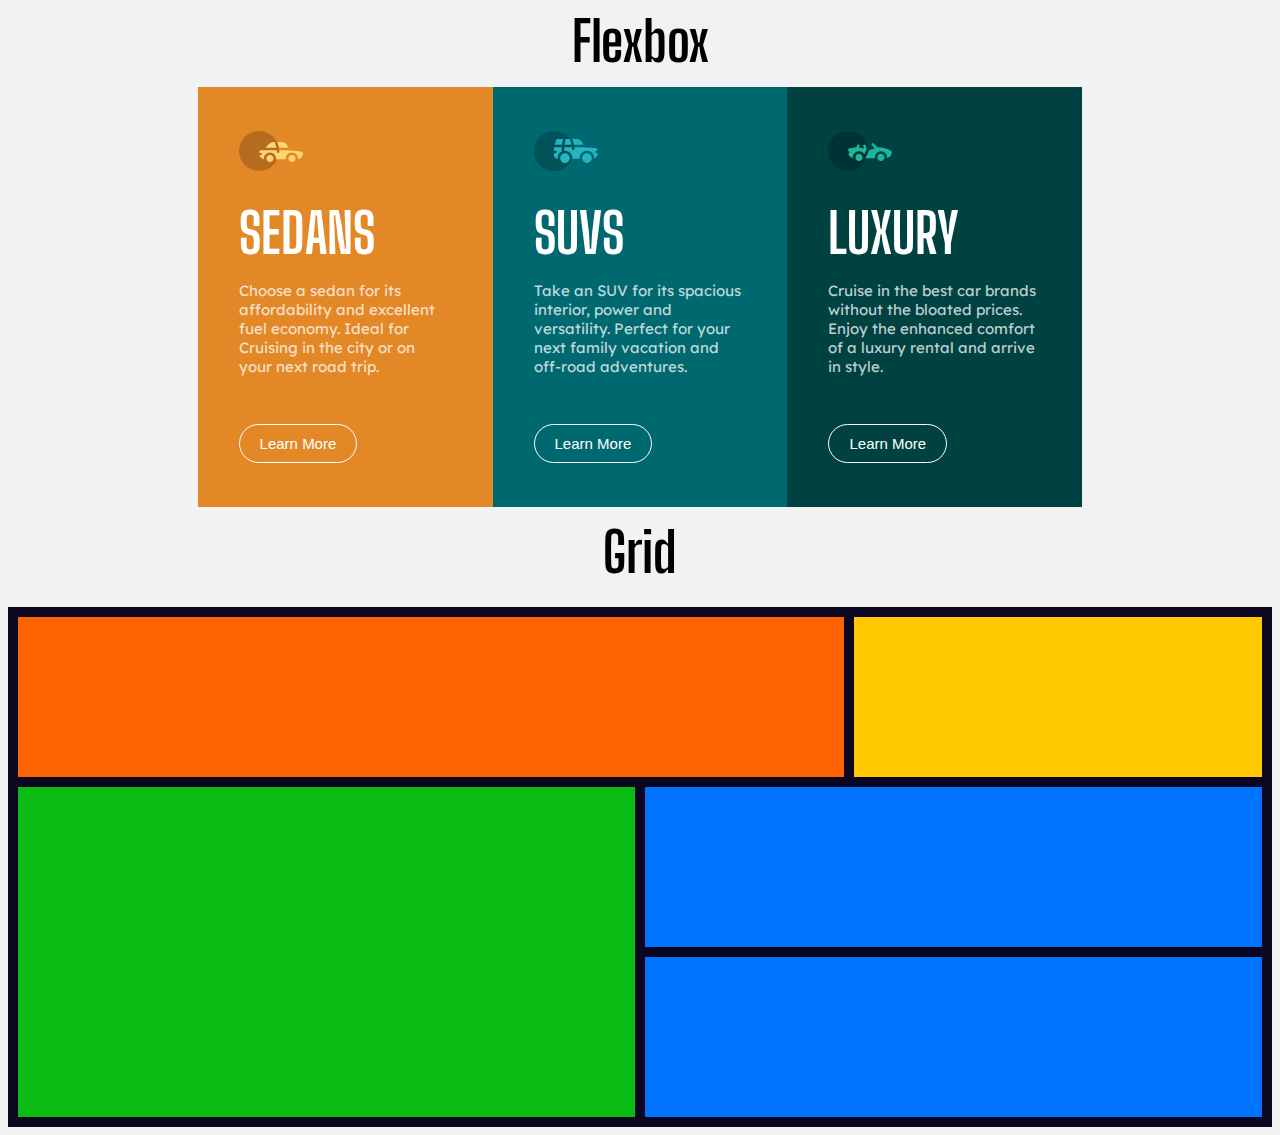
==== index.html @ 0df71898 "host" ====
<!DOCTYPE html>
<html lang="en">
<head>
    <meta charset="UTF-8">
    <meta http-equiv="X-UA-Compatible" content="IE=edge">
    <meta name="viewport" content="width=device-width, initial-scale=1.0">
    <title>CSS Flexbox & grid</title>
    <link rel="stylesheet" href="style.css">
<link href="https://fonts.googleapis.com/css2?family=Big+Shoulders+Display:wght@700&family=Lexend+Deca:wght@200&display=swap" rel="stylesheet">
<link href="https://fonts.googleapis.com/css2?family=Big+Shoulders+Display:wght@700&family=Lexend+Deca:wght@200;400&display=swap" rel="stylesheet">
      <link rel="icon" type="image/x-icon" href="svg/favicon-32x32.png">
      <link rel="stylesheet" href="/grid.css">

  </head>
<body>
  <header class="head">Flexbox</header>
    <div class="flex-container">
  <div class="flex-item-orange">
    <div class="flex-item left">
      <img src="svg/icon-sedans.svg" alt="sedans">
    </div>
    <header>SEDANS</header>
    <p>
      Choose a sedan for its affordability and excellent fuel economy. Ideal for Cruising in the city or on your next road trip.
    </p>
    <button>Learn More</button>
  </div>
  <!-- /// -->
  <div class="flex-item-Dark-cyan">    <div class="flex-item left">
        

      <img src="svg/icon-suvs.svg" alt="suvs">
    </div>
    <header>SUVS</header>
    <p>
Take an SUV for its spacious interior, power and versatility. Perfect for your next family vacation and off-road adventures.    </p>
    <button>Learn More</button></div>
      <!-- /// -->

    <div class="flex-item-Very-dark-cyan">   <div class="flex-item left">
      <img src="svg/icon-luxury.svg" alt="luxury">

        


    </div>
    <header>LUXURY</header>
    <p>
Cruise in the best car brands without the bloated prices. Enjoy the enhanced comfort of a luxury rental and arrive in style.    </p>
    <button>Learn More</button></div>

</div>

<!-- gird -->
  <header class="head">Grid</header>
<div class="mygrid">
  <div class="grid-container">
  <div class="item1"></div>
  <div class="item2"></div>
  <div class="item3"></div>  
  <div class="item4"></div>
  <div class="item5"></div>
</div>
</div>
<!-- gird -->

</body>
</html>
---- style.css ----
* {
    box-sizing: border-box;
}
body{
    font-size: 15px;
    background-color: hsl(0, 0%, 95%);
}

header.head{
    text-align: center;
    color: black;
}
.flex-container {
    display: flex;
    flex-direction: row;
    font-size: 30px;
    width: 70%;
    margin-left: auto;
    margin-right: auto;
    margin-bottom: 1%;
    margin-top: 1%;
}


.flex-item-orange {
    background-color: hsl(31, 77%, 52%);
    padding: 44px 41px 44px 41px;
    flex: 50%;
}

.flex-item-Dark-cyan {
    background-color: hsl(184, 100%, 22%);
    padding: 44px 41px 44px 41px;    flex: 50%;
}

.flex-item-Very-dark-cyan {
    background-color: hsl(179, 100%, 13%);
    padding: 44px 41px 44px 41px;    flex: 50%;
}

@media (max-width: 800px) {
    .flex-container {
        flex-direction: column;
        width: 375px;
    }
}


 button{
    background-color: transparent;
    box-shadow: none;
    border-radius: 22px;
    font-size: 15px;
    color: white;
        padding: 10px 20px;
        border: 1px solid white;
        margin-top: 33px;
}


.left img{
padding-right: 100%;
padding-bottom: 22px;}

p{ 
    font-family: 'Lexend Deca', sans-serif;
    text-align: left;
    font-size: 15px;
    color: hsla(0, 0%, 100%, 0.75);
}

header{
    font-family: 'Big Shoulders Display';
font-size: 55px;
font-weight: 700;
text-align: left;
color: rgb(255, 255, 255);
}
---- grid.css ----
.mygrid{
    background-color: #0c0720;
    margin-top: 22px;
}

.item1 {
    grid-area: orange;
    background-color: rgb(255, 98, 0) !important;
}

.item2 {
    grid-area: green;
        background-color: rgb(10, 187, 19) !important;}



.item3 {
    grid-area: main;
        background-color: rgb(0, 115, 255) !important;
}

.item4 {
    grid-area: blue;
            background-color: rgb(255, 200, 0) !important;
}

.item5 {
    grid-area: light;
            background-color: rgb(0, 115, 255) !important;
}

.grid-container {
    display: grid;
    grid-template-areas:
        'orange orange orange orange blue blue'
        'green green green main main main'
        'green green green light light light';
    gap: 10px;
    background-color: #0c0720;
        padding: 10px;
}

.grid-container>div {
    background-color: rgba(255, 255, 255, 0.8);
    text-align: center;
    padding: 80px 0;
    font-size: 30px;
}
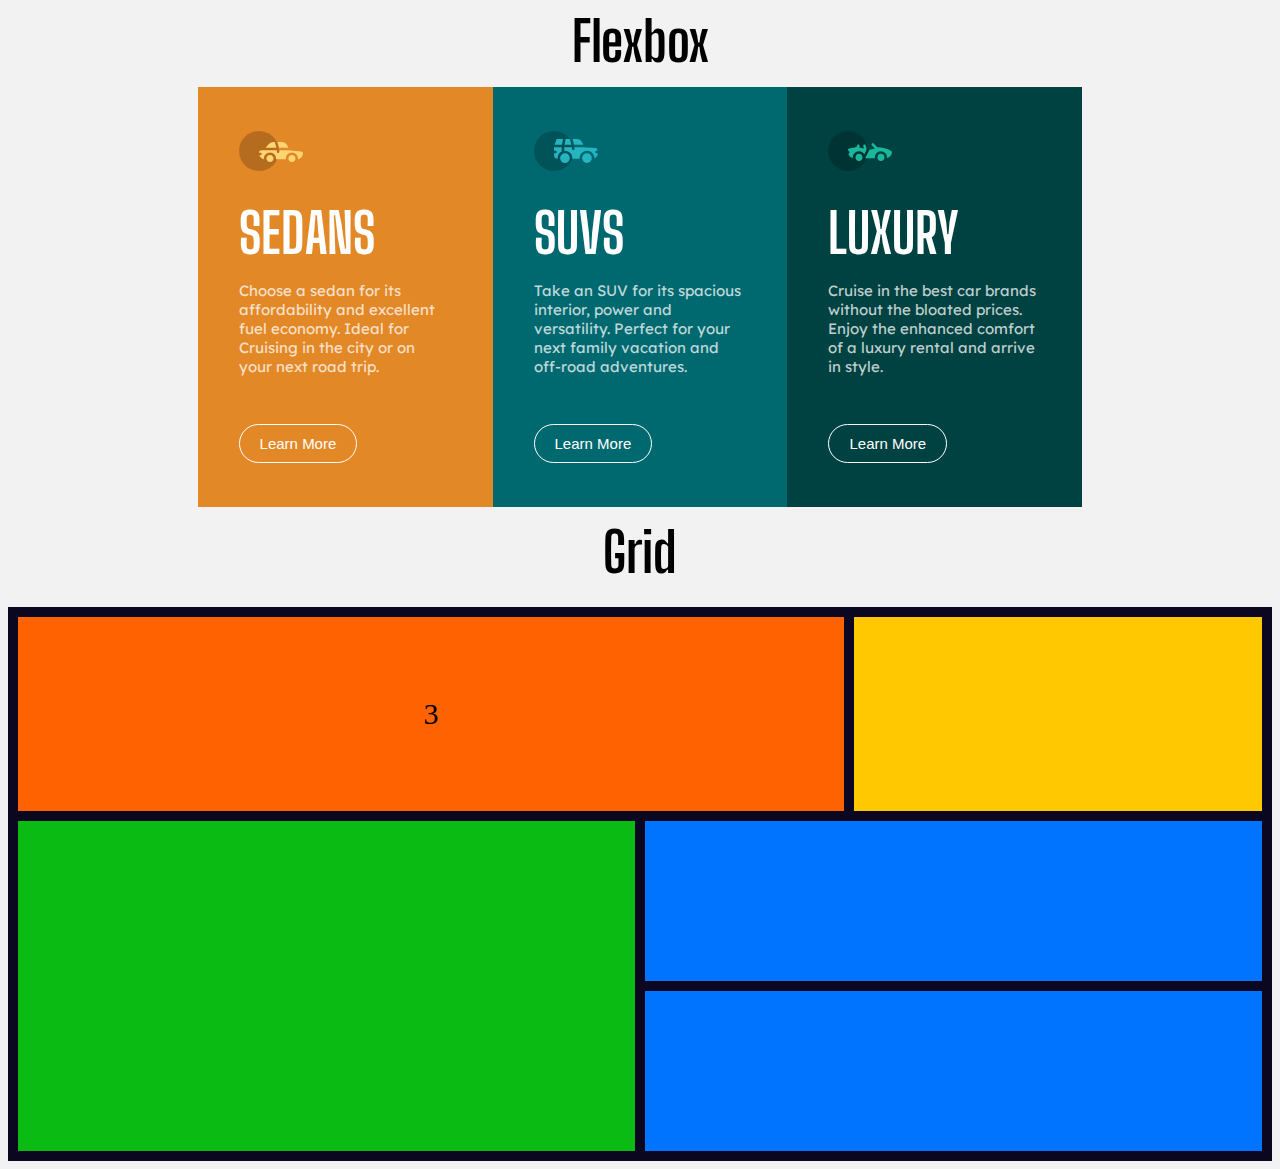
==== commit 3b54629d: "changes" ====
--- a/index.html
+++ b/index.html
@@ -55,7 +55,7 @@
   <header class="head">Grid</header>
 <div class="mygrid">
   <div class="grid-container">
-  <div class="item1"></div>
+  <div class="item1">3</div>
   <div class="item2"></div>
   <div class="item3"></div>  
   <div class="item4"></div>
--- a/style.css
+++ b/style.css
@@ -80,3 +80,54 @@
 }
 
 
+/* grid */
+
+.mygrid {
+    background-color: #0c0720;
+    margin-top: 22px;
+}
+
+.item1 {
+    grid-area: orange;
+    background-color: rgb(255, 98, 0) !important;
+}
+
+.item2 {
+    grid-area: green;
+    background-color: rgb(10, 187, 19) !important;
+}
+
+
+
+.item3 {
+    grid-area: main;
+    background-color: rgb(0, 115, 255) !important;
+}
+
+.item4 {
+    grid-area: blue;
+    background-color: rgb(255, 200, 0) !important;
+}
+
+.item5 {
+    grid-area: light;
+    background-color: rgb(0, 115, 255) !important;
+}
+
+.grid-container {
+    display: grid;
+    grid-template-areas:
+        'orange orange orange orange blue blue'
+        'green green green main main main'
+        'green green green light light light';
+    gap: 10px;
+    background-color: #0c0720;
+    padding: 10px;
+}
+
+.grid-container>div {
+    background-color: rgba(255, 255, 255, 0.8);
+    text-align: center;
+    padding: 80px 0;
+    font-size: 30px;
+}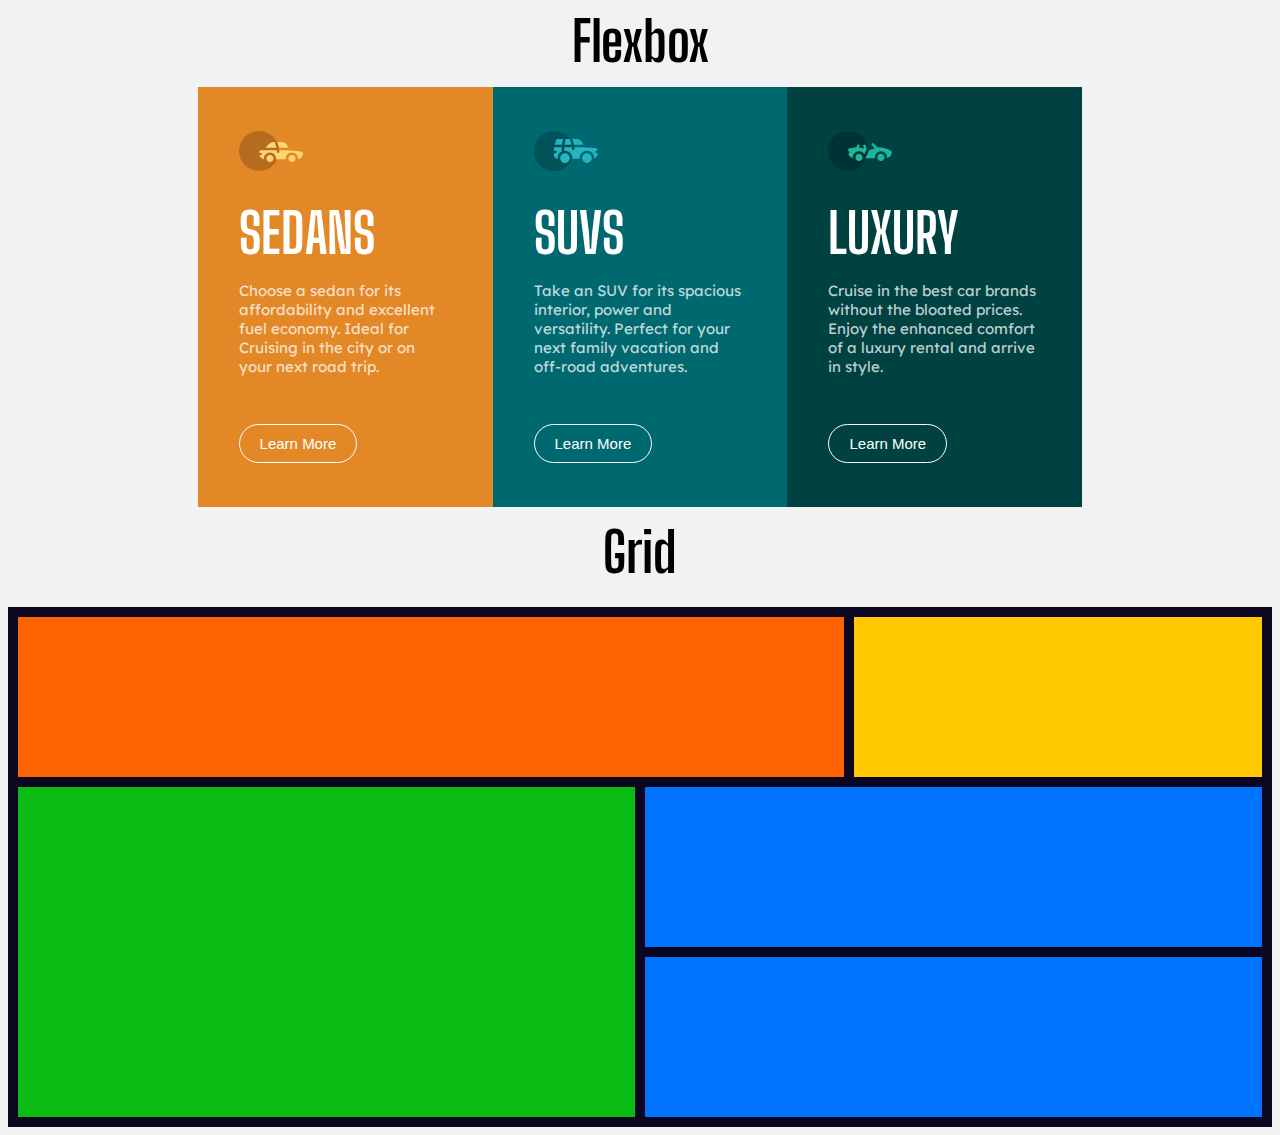
==== commit 3a325535: "host" ====
--- a/index.html
+++ b/index.html
@@ -55,7 +55,7 @@
   <header class="head">Grid</header>
 <div class="mygrid">
   <div class="grid-container">
-  <div class="item1">3</div>
+  <div class="item1"></div>
   <div class="item2"></div>
   <div class="item3"></div>  
   <div class="item4"></div>
